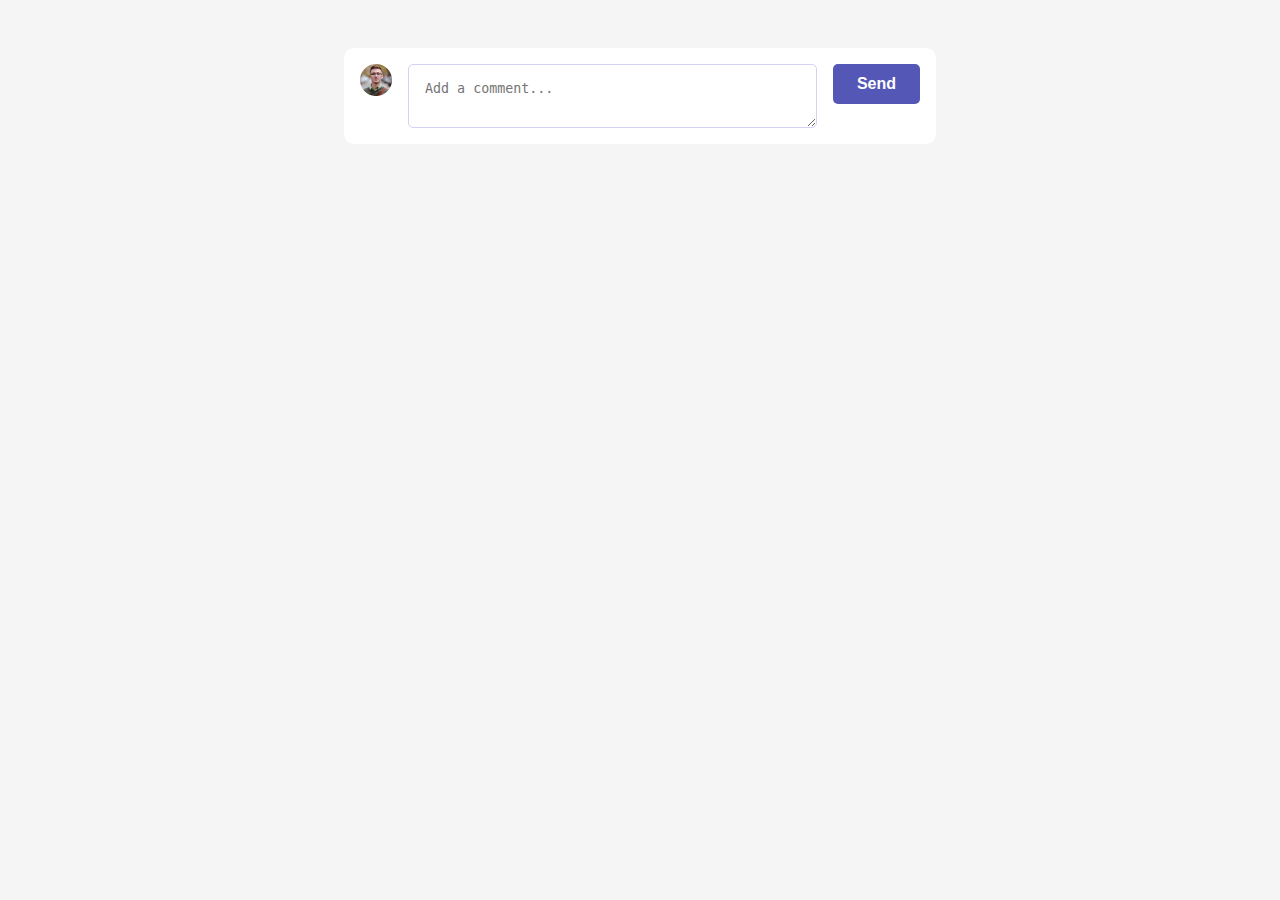
==== index.html @ a45bd474 "Fist commit... created major functiionalities. all's left is to fix up time stamp, delete and edit b" ====
<!DOCTYPE html>
<html lang="en">

<head>
  <meta charset="UTF-8">
  <meta name="viewport" content="width=device-width, initial-scale=1.0">

  <link rel="icon" type="image/png" sizes="32x32" href="./images/favicon-32x32.png">

  <title>Frontend Mentor | Interactive comments section</title>

  <link rel="preconnect" href="https://fonts.googleapis.com">
  <link rel="preconnect" href="https://fonts.gstatic.com" crossorigin>
  <link href="https://fonts.googleapis.com/css2?family=Rubik:ital,wght@0,300..900;1,300..900&display=swap"
    rel="stylesheet">
  <link rel="stylesheet" href="style.css">
</head>

<body>
  <div class="comments-container"></div>

  <div class="add-reply" id="default-reply">
    <img src="./images/avatars/image-juliusomo.webp">
    <textarea name="" id="" placeholder="Add a comment..."></textarea>
    <button type="button">Send</button>
  </div>

  <div class="prompt-modal">
    <span>Delete comment?</span>
    <p>Are you sure you want to delete this comment? This will remove the comment and can't be undone.</p>
    <div class="btns">
      <button class="cancel" type="submit">No, Cancel</button>
      <button class="delete" type="submit">Yes, Delete</button>
    </div>
  </div>

  <div class="attribution">
    Challenge by <a href="https://www.frontendmentor.io?ref=challenge" target="_blank">Frontend Mentor</a>.
    Coded by <a href="#">Ojay</a>.
  </div>

  
  <script src="./main.js"></script>
</body>

</html>
---- style.css ----
:root {
    --moderate-blue: hsl(238, 40%, 52%);
    --soft-red: hsl(358, 79%, 66%);
    --light-grayish-blue: hsla(239, 58%, 85%, 0.747);
    --light-grayish-blue-1: hsla(240, 58%, 85%, 0.26);
    --pale-red: hsl(357, 100%, 86%);
}

.attribution {
    font-size: 11px;
    text-align: center;
    display: none;
}

.attribution a {
    color: hsl(0, 0%, 0%);
}

body,
html {
    font-size: 100%;
    font-family: "Rubik", system-ui;
    font-optical-sizing: auto;
    min-height: 100vh;
    background-color: #f5f5f5;
    position: relative;
}

* {
    box-sizing: border-box;
    margin: 0;
    padding: 0;
}

button {
    background-color: transparent;
    border: none;
    font-weight: bolder;
    font-size: 1rem;
    border-radius: 5px;
    padding: 0.7rem;
}

p {
    line-height: 1.5;
}

.comments-container {
    padding-block: 2rem 1rem;
}

.comment,
#default-reply {
    width: 95%;
    max-width: 37rem;
    margin: 0 auto;
}

.main-comment {
    display: flex;
    background-color: white;
    padding: 1rem;
    border-radius: 10px;
    gap: 1rem;
    position: relative;
    margin-bottom: 1rem;
}

.score-wrapper {
    width: max-content;
    display: flex;
    flex-direction: column;
    background-color: rgba(0, 0, 255, 0.06);
    padding: 10px;
    border-radius: 8px;
    align-items: center;
    justify-content: center;
    height: max-content;
    gap: 0.5rem;
}

.score-wrapper>.score {
    color: var(--moderate-blue);
    font-weight: bolder;
}

.score-wrapper>button {
    display: flex;
}

.mutate-btns {
    position: absolute;
    right: 1rem;
    top: 1rem;
    display: flex;
    align-items: center;
    justify-content: center;
}

.mutate-btns>.mutate-btn {
    display: flex;
    align-items: center;
    justify-content: center;
    color: var(--moderate-blue);
    font-weight: bolder;
    gap: 5px;
    padding: 0.7rem;
}

.mutate-btn--delete {
    color: red !important;
}

input.mutate-btn {
    display: none !important;
}

input.mutate-btn:checked ~ button {
    scale: 1.5;
}

.user-meta {
    display: flex;
    align-items: center;
    gap: clamp(0.5rem, 1.1vw, 1rem);
    margin-bottom: clamp(0.5rem, 1.1vw, 1rem);
}

.user-meta>.user-img {
    width: 2rem;
    height: auto;
}

.user-pov {
    color: white;
    background-color: var(--moderate-blue);
    padding: 0.1rem 0.4rem;
    font-size: 0.9rem;
    border-radius: 3px;
}

.user-name {
    font-weight: bolder;
}

.comment-time, .comment-text {
    /* font-size: 1rem; */
    color: gray;
}

.user-meta>.comment-text {
    /* font-size: ; */
}

.content-replying-to {
    color: var(--moderate-blue);
}

.replies {
    border-left: 1.9px solid var(--light-grayish-blue);
    width: 95%;
    margin-left: auto;
}

/* .replicces::after {
    content: "";
    position: absolute;
    top: 0;
    bottom: 0;
    left: 1rem;
    padding: 1px;
    border-left: 2px solid black;

} */

.replies>.comment {
    margin: 0 0 0 auto;
}

.add-reply {
    width: 100%;
    max-width: 37rem;
    /* margin: 0 auto; */
    display: flex;
    justify-content: space-between;
    align-items: flex-start;
    gap: 1rem;
    background-color: white;
    padding: 1rem;
    border-radius: 10px;
    flex-wrap: wrap;
    margin: 0 auto 1rem auto;
}

.add-reply>img {
    width: 2rem;
    height: 2rem;
    object-fit: cover;
}

.add-reply>textarea {
    flex-grow: 1;
    /* min-height: 3rem; */
    padding: 1rem;
    border-radius: 5px;
    border: 1px solid var(--light-grayish-blue);
    background-color: transparent;
}


.add-reply>button {
    background-color: var(--moderate-blue);
    padding: 0.7rem 1.5rem;
    border-radius: 5px;
    font-weight: bold;
    color: white;
}

.prompt-modal {
    width: 95%;
    max-width: 25rem;
    margin-inline: auto;
    padding: 1rem;
    background-color: white;
    border-radius: 10px;
    position: fixed;
    top: 50%;
    left: 50%;
    transform: translate(-50%, -50%);
    box-shadow: 0 0 0 10000rem rgba(0, 0, 0, 0.5);
    display: none;
}

.prompt-modal>span {
    font-size: clamp(1.2rem, 1.3vw, 1.3rem);
    display: block;
    margin-bottom: clamp(0.5rem, 1.1vw, 1rem);
}

.prompt-modal>p {
    margin-bottom: clamp(0.8rem, 1.1vw, 1rem);
    font-size: 0.9rem;
    font-weight: 400;
    color: gray;

}

.prompt-modal>.btns {
    display: flex;
    justify-content: space-between;
    gap: 1rem;
}

.prompt-modal button {
    /* width: 50%; */
    flex-grow: 1;
    padding: 0.7rem;
    border-radius: 5px;
    font-weight: bold;
    color: white;
    background-color: var(--soft-red);
}

.prompt-modal button:nth-of-type(1) {
    background-color: rgb(105, 105, 105);
}


@media (max-width: 48em) {
    .main-comment {
        flex-direction: column-reverse;
    }

    .mutate-btns {
        top: auto;
        bottom: 1rem;
    }

    .score-wrapper {
        flex-direction: row;
        gap: 0;
        padding: 0;
    }

    .add-reply>textarea {
        order: -1;
        width: 100%;
    }
}
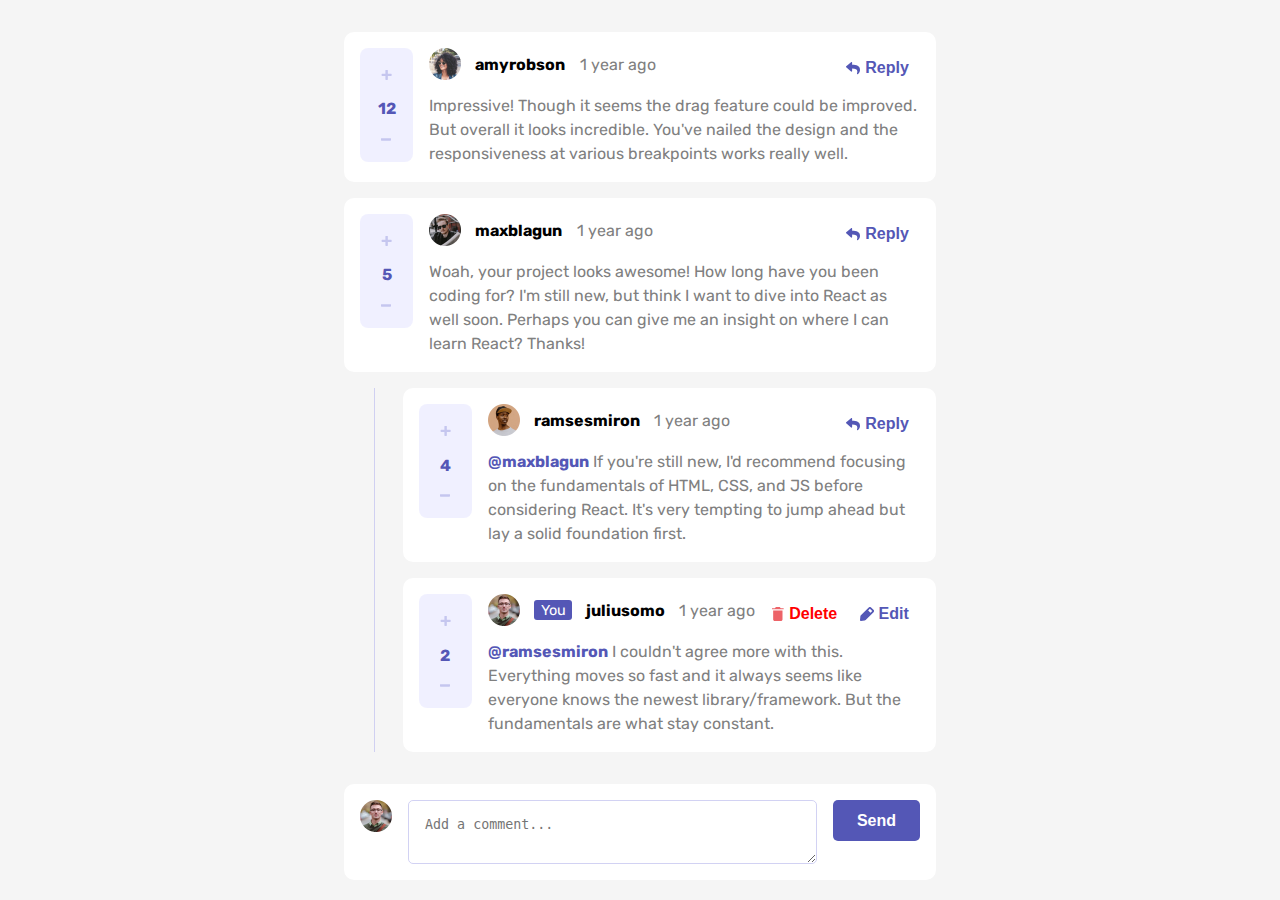
==== commit bfb6363d: "Added modal confirm functionality, added css hover states" ====
--- a/index.html
+++ b/index.html
@@ -21,16 +21,18 @@
 
   <div class="add-reply" id="default-reply">
     <img src="./images/avatars/image-juliusomo.webp">
-    <textarea name="" id="" placeholder="Add a comment..."></textarea>
+    <textarea wrap="hard" name="" id="" placeholder="Add a comment..."></textarea>
     <button type="button">Send</button>
   </div>
 
   <div class="prompt-modal">
-    <span>Delete comment?</span>
-    <p>Are you sure you want to delete this comment? This will remove the comment and can't be undone.</p>
-    <div class="btns">
-      <button class="cancel" type="submit">No, Cancel</button>
-      <button class="delete" type="submit">Yes, Delete</button>
+    <div class="prompt-modal__wrapper">
+      <span>Delete comment?</span>
+      <p>Are you sure you want to delete this comment? This will remove the comment and can't be undone.</p>
+      <div class="btns">
+        <button class="cancel" type="submit">No, Cancel</button>
+        <button class="delete" type="submit">Yes, Delete</button>
+      </div>
     </div>
   </div>
 
--- a/style.css
+++ b/style.css
@@ -41,8 +41,16 @@
     padding: 0.7rem;
 }
 
+button:hover {
+    filter: opacity(0.6);
+}
+
 p {
     line-height: 1.5;
+}
+
+textarea:hover {
+    outline: 1px solid var(--light-grayish-blue);
 }
 
 .comments-container {
@@ -88,6 +96,10 @@
     display: flex;
 }
 
+.score-wrapper>button:hover>img {
+    filter: saturate(30);
+}
+
 .mutate-btns {
     position: absolute;
     right: 1rem;
@@ -157,6 +169,7 @@
 }
 
 .replies {
+    /* border-left: 1px solid rgba(105, 105, 105, 0.322); */
     border-left: 1.9px solid var(--light-grayish-blue);
     width: 95%;
     margin-left: auto;
@@ -217,27 +230,36 @@
 }
 
 .prompt-modal {
+    display: none;
+    background-color: rgba(0, 0, 0, 0.5);
+    width: 100vw;
+    min-height: 100vh;
+    position: fixed;
+    top: 0;
+    left: 0;
+    justify-content: center;
+    align-items: center;
+}
+
+.prompt-modal__wrapper {
     width: 95%;
     max-width: 25rem;
     margin-inline: auto;
     padding: 1rem;
     background-color: white;
     border-radius: 10px;
-    position: fixed;
-    top: 50%;
-    left: 50%;
-    transform: translate(-50%, -50%);
-    box-shadow: 0 0 0 10000rem rgba(0, 0, 0, 0.5);
-    display: none;
-}
-
-.prompt-modal>span {
+    
+    /* box-shadow: 0 0 0 10000rem rgba(0, 0, 0, 0.5); */
+    
+}
+
+.prompt-modal__wrapper>span {
     font-size: clamp(1.2rem, 1.3vw, 1.3rem);
     display: block;
     margin-bottom: clamp(0.5rem, 1.1vw, 1rem);
 }
 
-.prompt-modal>p {
+.prompt-modal__wrapper>p {
     margin-bottom: clamp(0.8rem, 1.1vw, 1rem);
     font-size: 0.9rem;
     font-weight: 400;
@@ -245,13 +267,13 @@
 
 }
 
-.prompt-modal>.btns {
+.prompt-modal__wrapper>.btns {
     display: flex;
     justify-content: space-between;
     gap: 1rem;
 }
 
-.prompt-modal button {
+.prompt-modal__wrapper button {
     /* width: 50%; */
     flex-grow: 1;
     padding: 0.7rem;
@@ -261,7 +283,7 @@
     background-color: var(--soft-red);
 }
 
-.prompt-modal button:nth-of-type(1) {
+.prompt-modal__wrapper button:nth-of-type(1) {
     background-color: rgb(105, 105, 105);
 }
 
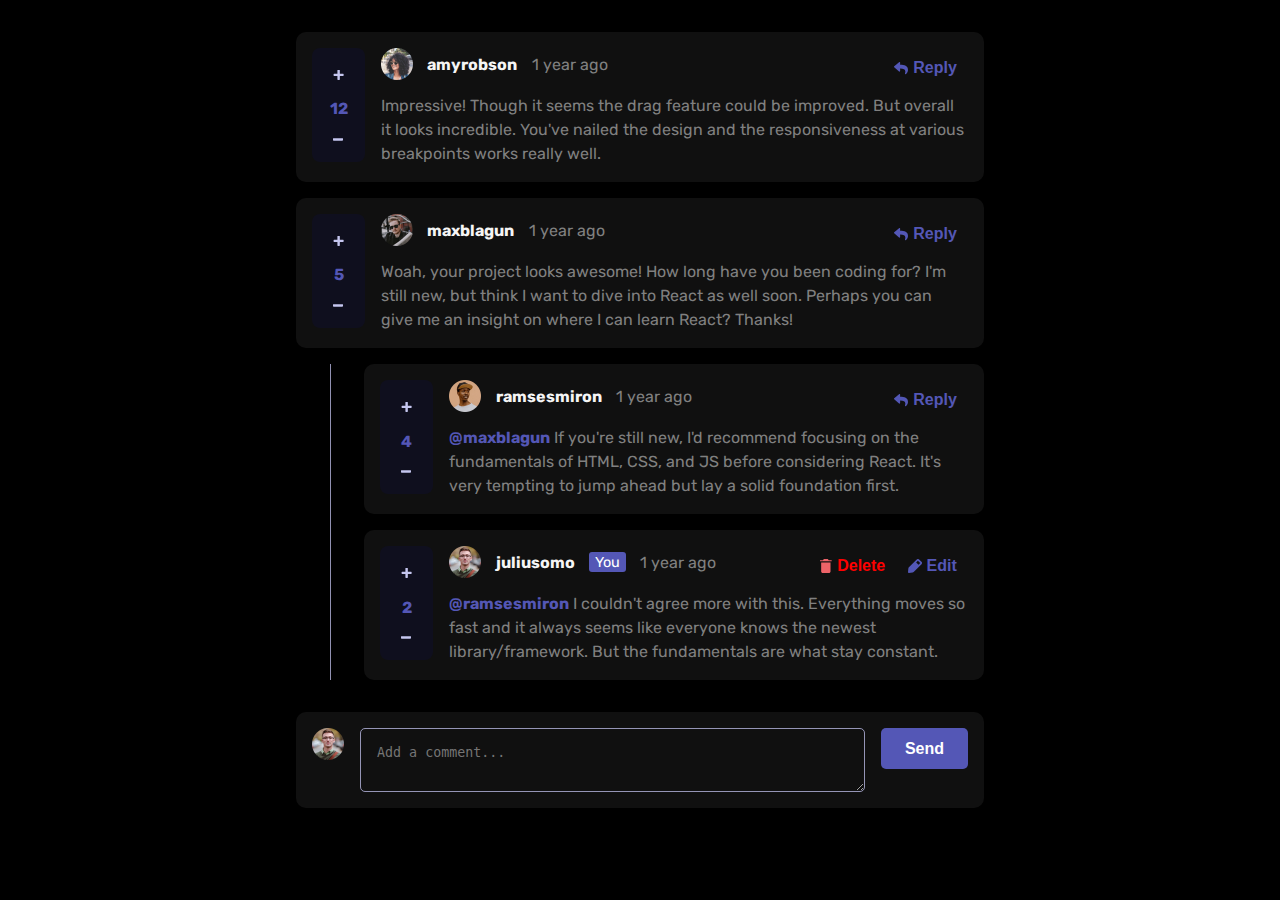
==== commit 9ec0f815: "minor update" ====
--- a/index.html
+++ b/index.html
@@ -6,7 +6,6 @@
   <meta name="viewport" content="width=device-width, initial-scale=1.0">
 
   <link rel="icon" type="image/png" sizes="32x32" href="./images/favicon-32x32.png">
-
   <title>Frontend Mentor | Interactive comments section</title>
 
   <link rel="preconnect" href="https://fonts.googleapis.com">
@@ -16,7 +15,7 @@
   <link rel="stylesheet" href="style.css">
 </head>
 
-<body>
+<body class="theme--dark">
   <div class="comments-container"></div>
 
   <div class="add-reply" id="default-reply">
@@ -38,7 +37,7 @@
 
   <div class="attribution">
     Challenge by <a href="https://www.frontendmentor.io?ref=challenge" target="_blank">Frontend Mentor</a>.
-    Coded by <a href="#">Ojay</a>.
+    Coded by <a href="https://github.com/ojayii">Ojay</a>.
   </div>
 
   
--- a/style.css
+++ b/style.css
@@ -1,9 +1,35 @@
-:root {
+.theme {
     --moderate-blue: hsl(238, 40%, 52%);
     --soft-red: hsl(358, 79%, 66%);
     --light-grayish-blue: hsla(239, 58%, 85%, 0.747);
     --light-grayish-blue-1: hsla(240, 58%, 85%, 0.26);
     --pale-red: hsl(357, 100%, 86%);
+    --body-bg-color: #f5f5f5;
+    --comments-bg-color: white;
+}
+
+.theme--dark {
+    --moderate-blue: hsl(238, 40%, 52%);
+    --soft-red: hsl(358, 79%, 66%);
+    --light-grayish-blue: hsla(239, 58%, 85%, 0.747);
+    --light-grayish-blue-1: hsla(240, 58%, 85%, 0.26);
+    --pale-red: hsl(357, 100%, 86%);
+    --body-bg-color: black;
+    --comments-bg-color: #101010;
+    --black: #f5f5f5;
+}
+
+@media (prefers-color-scheme: dark) {
+    .theme {
+        --moderate-blue: hsl(238, 40%, 52%);
+        --soft-red: hsl(358, 79%, 66%);
+        --light-grayish-blue: hsla(239, 58%, 85%, 0.747);
+        --light-grayish-blue-1: hsla(240, 58%, 85%, 0.26);
+        --pale-red: hsl(357, 100%, 86%);
+        --body-bg-color: black;
+        --comments-bg-color: #101010;
+        --black: #f5f5f5;
+    }
 }
 
 .attribution {
@@ -22,7 +48,7 @@
     font-family: "Rubik", system-ui;
     font-optical-sizing: auto;
     min-height: 100vh;
-    background-color: #f5f5f5;
+    background-color: var(--body-bg-color);
     position: relative;
 }
 
@@ -60,8 +86,13 @@
 .comment,
 #default-reply {
     width: 95%;
-    max-width: 37rem;
+    max-width: 43rem;
     margin: 0 auto;
+}
+
+#default-reply {
+    margin-bottom: 1rem;
+    background-color: var(--comments-bg-color);
 }
 
 .main-comment {
@@ -72,6 +103,7 @@
     gap: 1rem;
     position: relative;
     margin-bottom: 1rem;
+    background-color: var(--comments-bg-color);
 }
 
 .score-wrapper {
@@ -127,7 +159,7 @@
     display: none !important;
 }
 
-input.mutate-btn:checked ~ button {
+input.mutate-btn:checked~button {
     scale: 1.5;
 }
 
@@ -153,9 +185,11 @@
 
 .user-name {
     font-weight: bolder;
-}
-
-.comment-time, .comment-text {
+    color: var(--black);
+}
+
+.comment-time,
+.comment-text {
     /* font-size: 1rem; */
     color: gray;
 }
@@ -192,7 +226,7 @@
 
 .add-reply {
     width: 100%;
-    max-width: 37rem;
+    max-width: 43rem;
     /* margin: 0 auto; */
     display: flex;
     justify-content: space-between;
@@ -203,6 +237,7 @@
     border-radius: 10px;
     flex-wrap: wrap;
     margin: 0 auto 1rem auto;
+    background-color: var(--comments-bg-color);
 }
 
 .add-reply>img {
@@ -218,6 +253,7 @@
     border-radius: 5px;
     border: 1px solid var(--light-grayish-blue);
     background-color: transparent;
+    color: var(--black);
 }
 
 
@@ -248,9 +284,9 @@
     padding: 1rem;
     background-color: white;
     border-radius: 10px;
-    
+
     /* box-shadow: 0 0 0 10000rem rgba(0, 0, 0, 0.5); */
-    
+
 }
 
 .prompt-modal__wrapper>span {
